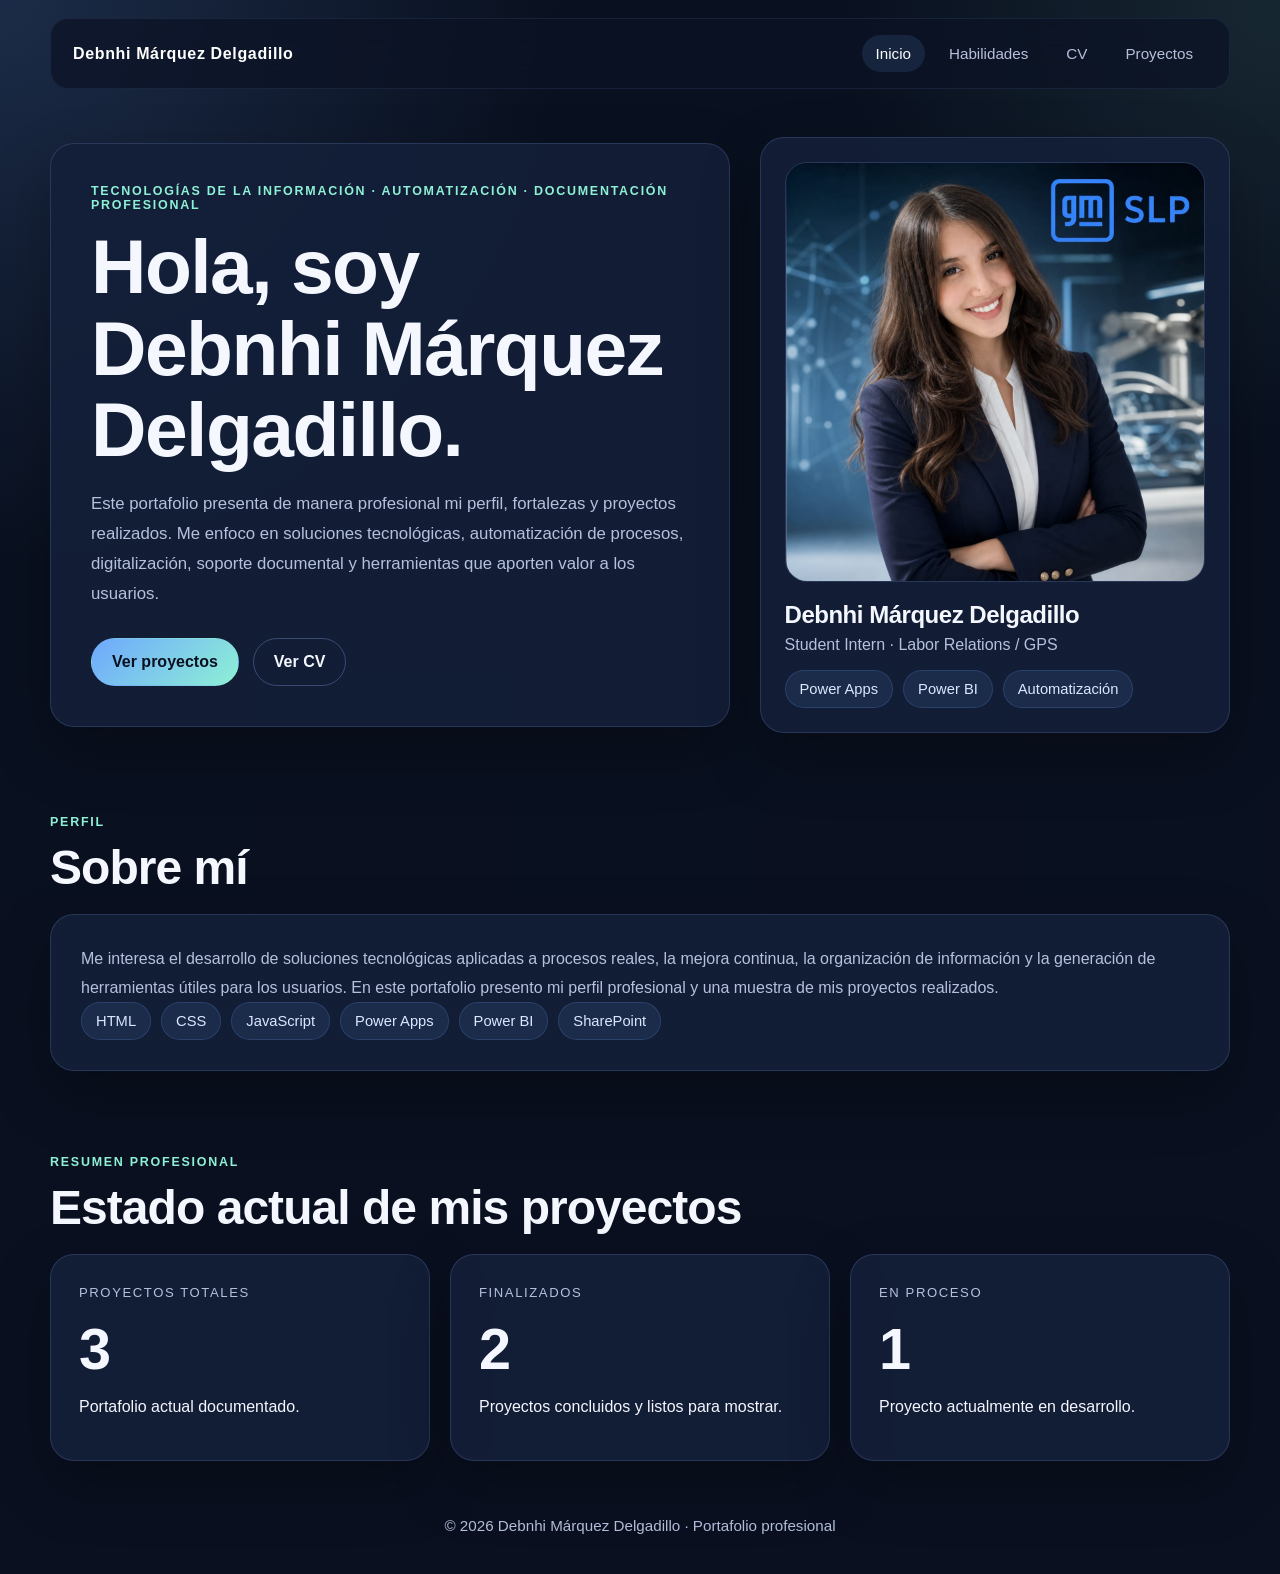
==== index.html @ ad49f4d4 "Add files via upload" ====
<!DOCTYPE html>
<html lang="es">
<head>
  <meta charset="UTF-8" />
  <meta name="viewport" content="width=device-width, initial-scale=1.0" />
  <title>Inicio | Debnhi Márquez Delgadillo</title>
  <link rel="stylesheet" href="./assets/styles.css" />
</head>
<body>
  <header class="hero">
    <nav class="nav container" id="navbar">
      <a href="index.html" class="brand">Debnhi Márquez Delgadillo</a>
      <div class="nav-links">
        <a href="index.html" class="active">Inicio</a>
        <a href="habilidades.html">Habilidades</a>
        <a href="cv.html">CV</a>
        <a href="proyectos.html">Proyectos</a>
      </div>
    </nav>

    <section class="hero-content container hero-profile">
      <div class="hero-copy-block reveal">
        <p class="eyebrow">Tecnologías de la información · Automatización · Documentación profesional</p>
        <h1>Hola, soy Debnhi Márquez Delgadillo.</h1>
        <p class="hero-text">
          Este portafolio presenta de manera profesional mi perfil, fortalezas y proyectos realizados.
          Me enfoco en soluciones tecnológicas, automatización de procesos, digitalización,
          soporte documental y herramientas que aporten valor a los usuarios.
        </p>

        <div class="hero-actions">
          <a class="btn btn-primary" href="proyectos.html">Ver proyectos</a>
          <a class="btn btn-secondary" href="cv.html">Ver CV</a>
        </div>
      </div>

      <div class="profile-card reveal">
        <div class="profile-image-wrap">
          <img src="./imagenes/perfil.png" alt="Foto profesional" class="profile-photo" />
        </div>
        <div class="profile-meta">
          <h2>Debnhi Márquez Delgadillo</h2>
          <p>Student Intern · Labor Relations / GPS</p>
          <div class="profile-badges">
            <span>Power Apps</span>
            <span>Power BI</span>
            <span>Automatización</span>
          </div>
        </div>
      </div>
    </section>
  </header>

  <main>
    <section class="section container reveal">
      <div class="section-heading">
        <p class="eyebrow">Perfil</p>
        <h2>Sobre mí</h2>
      </div>
      <div class="about-card">
        <p>
          Me interesa el desarrollo de soluciones tecnológicas aplicadas a procesos reales, la mejora continua,
          la organización de información y la generación de herramientas útiles para los usuarios.
          En este portafolio presento mi perfil profesional y una muestra de mis proyectos realizados.
        </p>
        <div class="tags">
          <span>HTML</span>
          <span>CSS</span>
          <span>JavaScript</span>
          <span>Power Apps</span>
          <span>Power BI</span>
          <span>SharePoint</span>
        </div>
      </div>
    </section>

    <section class="section container reveal">
      <div class="section-heading">
        <p class="eyebrow">Resumen profesional</p>
        <h2>Estado actual de mis proyectos</h2>
      </div>
      <div class="stats-grid">
        <article class="stat-card">
          <span class="stat-label">Proyectos totales</span>
          <strong class="stat-value">3</strong>
          <p>Portafolio actual documentado.</p>
        </article>
        <article class="stat-card">
          <span class="stat-label">Finalizados</span>
          <strong class="stat-value">2</strong>
          <p>Proyectos concluidos y listos para mostrar.</p>
        </article>
        <article class="stat-card">
          <span class="stat-label">En proceso</span>
          <strong class="stat-value">1</strong>
          <p>Proyecto actualmente en desarrollo.</p>
        </article>
      </div>
    </section>
  </main>

  <footer class="footer container">
    <p>© 2026 Debnhi Márquez Delgadillo · Portafolio profesional</p>
  </footer>

  <script src="./assets/script.js"></script>
</body>
</html>
---- assets/styles.css ----
:root {
  --bg: #0a1020;
  --bg-soft: #0f1830;
  --panel: rgba(20, 31, 58, 0.88);
  --line: rgba(119, 145, 214, 0.22);
  --line-strong: rgba(119, 145, 214, 0.38);
  --text: #f5f7ff;
  --muted: #b6c0dd;
  --primary: #6ea8fe;
  --accent: #8ef0d5;
  --success: #52d59a;
  --success-bg: rgba(82, 213, 154, 0.14);
  --done: #90a9ff;
  --done-bg: rgba(144, 169, 255, 0.14);
  --shadow: 0 24px 60px rgba(0, 0, 0, 0.28);
  --radius-lg: 24px;
  --radius-md: 18px;
  --max: 1180px;
}

* {
  box-sizing: border-box;
}

html {
  scroll-behavior: smooth;
}

body {
  margin: 0;
  font-family: "Inter", "Segoe UI", Arial, Helvetica, sans-serif;
  color: var(--text);
  background:
    radial-gradient(circle at top left, rgba(110, 168, 254, 0.18), transparent 28%),
    radial-gradient(circle at top right, rgba(142, 240, 213, 0.10), transparent 22%),
    linear-gradient(180deg, #09101f 0%, #0a1020 100%);
  min-height: 100vh;
}

img {
  max-width: 100%;
  display: block;
}

a {
  text-decoration: none;
  color: inherit;
}

button {
  font-family: inherit;
}

.container {
  width: min(var(--max), calc(100% - 40px));
  margin: 0 auto;
}

.hero,
.sub-hero {
  padding: 18px 0 40px;
}

.nav {
  position: sticky;
  top: 14px;
  z-index: 50;
  display: flex;
  align-items: center;
  justify-content: space-between;
  gap: 24px;
  padding: 16px 22px;
  background: rgba(12, 19, 36, 0.72);
  border: 1px solid rgba(119, 145, 214, 0.12);
  backdrop-filter: blur(14px);
  border-radius: 18px;
  transition: all 0.25s ease;
}

.nav.scrolled {
  background: rgba(12, 19, 36, 0.92);
  border-color: rgba(119, 145, 214, 0.24);
  box-shadow: 0 16px 40px rgba(0, 0, 0, 0.25);
}

.brand {
  font-size: 1rem;
  font-weight: 700;
  letter-spacing: 0.04em;
  color: #ffffff;
}

.nav-links {
  display: flex;
  align-items: center;
  gap: 10px;
  flex-wrap: wrap;
}

.nav-links a {
  color: var(--muted);
  padding: 10px 14px;
  border-radius: 999px;
  transition: 0.2s ease;
  font-size: 0.95rem;
}

.nav-links a:hover,
.nav-links a.active {
  color: #ffffff;
  background: rgba(110, 168, 254, 0.12);
}

.hero-content {
  padding-top: 48px;
}

.hero-profile {
  display: grid;
  grid-template-columns: 1.3fr 0.9fr;
  gap: 30px;
  align-items: center;
}

.page-intro {
  padding-top: 50px;
  max-width: 760px;
}

.hero-copy-block,
.profile-card,
.about-card,
.stat-card,
.project-tab-card,
.skill-card,
.cv-card,
.timeline-card {
  background: var(--panel);
  border: 1px solid var(--line);
  box-shadow: var(--shadow);
}

.hero-copy-block {
  padding: 40px;
  border-radius: var(--radius-lg);
}

.eyebrow {
  margin: 0 0 14px;
  color: var(--accent);
  text-transform: uppercase;
  letter-spacing: 0.14em;
  font-size: 0.78rem;
  font-weight: 700;
}

h1,
h2,
h3 {
  margin: 0;
  line-height: 1.06;
  letter-spacing: -0.02em;
}

.hero h1,
.sub-hero h1 {
  font-size: clamp(2.6rem, 6vw, 4.8rem);
  margin-bottom: 18px;
}

.hero-text {
  margin: 0;
  color: var(--muted);
  font-size: 1.05rem;
  line-height: 1.8;
  max-width: 700px;
}

.hero-actions {
  display: flex;
  gap: 14px;
  flex-wrap: wrap;
  margin-top: 28px;
}

.btn {
  display: inline-flex;
  align-items: center;
  justify-content: center;
  min-height: 48px;
  padding: 0 20px;
  border-radius: 999px;
  font-weight: 700;
  transition: 0.22s ease;
  border: 1px solid transparent;
}

.btn:hover {
  transform: translateY(-2px);
}

.btn-primary {
  background: linear-gradient(135deg, var(--primary), var(--accent));
  color: #09101f;
}

.btn-secondary {
  background: transparent;
  border-color: var(--line-strong);
  color: var(--text);
}

.hero-mini-stats {
  display: flex;
  gap: 14px;
  flex-wrap: wrap;
  margin-top: 34px;
}

.mini-stat {
  min-width: 120px;
  padding: 16px 18px;
  border-radius: 18px;
  background: rgba(255, 255, 255, 0.04);
  border: 1px solid rgba(119, 145, 214, 0.14);
}

.mini-stat span {
  display: block;
  font-size: 1.8rem;
  font-weight: 800;
  margin-bottom: 4px;
}

.mini-stat small {
  color: var(--muted);
  font-size: 0.92rem;
}

.profile-card {
  padding: 24px;
  border-radius: var(--radius-lg);
}

.profile-image-wrap {
  margin-bottom: 20px;
}

.profile-photo {
  width: 100%;
  aspect-ratio: 1 / 1;
  object-fit: cover;
  border-radius: 22px;
  border: 1px solid var(--line);
}

.profile-meta h2 {
  font-size: 1.5rem;
  margin-bottom: 8px;
}

.profile-meta p {
  margin: 0 0 16px;
  color: var(--muted);
}

.profile-badges,
.tags {
  display: flex;
  flex-wrap: wrap;
  gap: 10px;
}

.profile-badges span,
.tags span {
  display: inline-flex;
  align-items: center;
  padding: 10px 14px;
  border-radius: 999px;
  border: 1px solid rgba(110, 168, 254, 0.18);
  background: rgba(110, 168, 254, 0.10);
  color: #dbe7ff;
  font-size: 0.92rem;
}

.section {
  padding: 42px 0;
}

.section-heading {
  margin-bottom: 20px;
}

.section-heading h2 {
  font-size: clamp(1.9rem, 4vw, 3rem);
}

.about-card {
  padding: 30px;
  border-radius: var(--radius-lg);
}

.about-card p,
.cv-card p,
.timeline-card p,
.project-tab-card p,
.skill-card p {
  margin: 0;
  color: var(--muted);
  line-height: 1.8;
}

.stats-grid {
  display: grid;
  grid-template-columns: repeat(3, minmax(0, 1fr));
  gap: 20px;
}

.stat-card {
  padding: 28px;
  border-radius: var(--radius-lg);
}

.stat-label {
  display: inline-block;
  font-size: 0.82rem;
  text-transform: uppercase;
  letter-spacing: 0.12em;
  color: var(--muted);
  margin-bottom: 16px;
}

.stat-value {
  display: block;
  font-size: clamp(2.4rem, 5vw, 3.6rem);
  font-weight: 800;
  margin-bottom: 8px;
}

.skill-filter-btn {
  padding: 10px 16px;
  border-radius: 999px;
  border: 1px solid var(--line);
  background: rgba(255, 255, 255, 0.04);
  color: var(--muted);
  cursor: pointer;
  transition: 0.2s ease;
}

.skill-filter-btn:hover,
.skill-filter-btn.active {
  background: rgba(110, 168, 254, 0.14);
  color: #ffffff;
  border-color: var(--line-strong);
}

.skills-filter {
  display: flex;
  gap: 10px;
  flex-wrap: wrap;
  margin-bottom: 22px;
}

.skills-grid {
  display: grid;
  grid-template-columns: repeat(4, minmax(0, 1fr));
  gap: 18px;
}

.skill-card {
  padding: 22px;
  border-radius: 22px;
}

.skill-card.hidden {
  display: none;
}

.skill-head {
  display: flex;
  flex-direction: column;
  gap: 8px;
  margin-bottom: 14px;
}

.skill-head h3 {
  font-size: 1.15rem;
}

.skill-head span {
  display: inline-flex;
  width: fit-content;
  padding: 7px 12px;
  border-radius: 999px;
  background: rgba(142, 240, 213, 0.10);
  color: var(--accent);
  font-size: 0.82rem;
  border: 1px solid rgba(142, 240, 213, 0.12);
}

.skill-card p {
  margin-bottom: 18px;
  min-height: 100px;
}

.skill-bar {
  width: 100%;
  height: 10px;
  background: rgba(255, 255, 255, 0.06);
  border-radius: 999px;
  overflow: hidden;
}

.skill-bar span {
  display: block;
  height: 100%;
  border-radius: 999px;
  background: linear-gradient(90deg, var(--primary), var(--accent));
}

.cv-grid {
  display: grid;
  grid-template-columns: 1fr 1fr;
  gap: 20px;
}

.cv-card {
  padding: 28px;
  border-radius: var(--radius-lg);
}

.cv-list {
  margin: 0;
  padding-left: 18px;
  color: var(--muted);
}

.cv-list li {
  margin-bottom: 10px;
}

.timeline {
  display: grid;
  gap: 18px;
}

.timeline-card {
  padding: 24px;
  border-radius: var(--radius-lg);
}

.timeline-year {
  display: inline-flex;
  margin-bottom: 12px;
  padding: 7px 12px;
  border-radius: 999px;
  background: rgba(110, 168, 254, 0.12);
  color: #dbe7ff;
  font-size: 0.84rem;
}

.projects-tabs {
  display: grid;
  grid-template-columns: repeat(3, minmax(0, 1fr));
  gap: 22px;
}

.project-tab-card {
  display: block;
  padding: 18px;
  border-radius: 24px;
  transition: transform 0.25s ease;
}

.project-tab-card:hover,
.skill-card:hover,
.stat-card:hover,
.cv-card:hover,
.timeline-card:hover {
  transform: translateY(-4px);
}

.project-preview {
  width: 100%;
  height: 190px;
  object-fit: cover;
  border-radius: 18px;
  margin-bottom: 16px;
  border: 1px solid rgba(119, 145, 214, 0.14);
}

.status {
  display: inline-flex;
  align-items: center;
  padding: 8px 12px;
  border-radius: 999px;
  font-size: 0.82rem;
  font-weight: 700;
  margin-bottom: 16px;
}

.status.done {
  background: var(--done-bg);
  color: var(--done);
}

.status.active {
  background: var(--success-bg);
  color: var(--success);
}

.project-tab-card h3 {
  font-size: 1.35rem;
  margin-bottom: 12px;
}

.tab-link {
  display: inline-flex;
  margin-top: 18px;
  color: var(--accent);
  font-weight: 700;
}

.footer {
  padding: 14px 0 40px;
}

.footer p {
  margin: 0;
  color: var(--muted);
  text-align: center;
  font-size: 0.95rem;
}

.reveal {
  opacity: 0;
  transform: translateY(24px);
  transition: opacity 0.7s ease, transform 0.7s ease;
}

.reveal.visible {
  opacity: 1;
  transform: translateY(0);
}

@media (max-width: 1100px) {
  .hero-profile,
  .skills-grid,
  .projects-tabs,
  .cv-grid {
    grid-template-columns: 1fr 1fr;
  }

  .stats-grid {
    grid-template-columns: 1fr;
  }
}

.cv-page-body {
  margin: 0;
  background: #eef2f7;
  font-family: "Segoe UI", Tahoma, Geneva, Verdana, sans-serif;
  color: #1f1f1f;
}

.cv-page {
  width: 100%;
  padding: 32px 24px 48px;
}

.cv-layout {
  max-width: 1400px;
  margin: 0 auto;
  background: #ffffff;
  box-shadow: 0 20px 50px rgba(0, 0, 0, 0.08);
  overflow: hidden;
}

.cv-top-header {
  display: grid;
  grid-template-columns: 420px 1fr;
  background: #c9d7ea;
  min-height: 360px;
}

.cv-photo-area {
  display: flex;
  align-items: center;
  justify-content: center;
  padding: 30px 20px 0;
}

.cv-photo-circle {
  width: 360px;
  height: 360px;
  border-radius: 50%;
  border: 16px solid #d7e2f1;
  background: #f7f9fc;
  overflow: hidden;
  display: flex;
  align-items: center;
  justify-content: center;
}

.cv-photo-real {
  width: 100%;
  height: 100%;
  object-fit: cover;
  display: block;
}


.cv-header-text {
  display: flex;
  flex-direction: column;
  justify-content: center;
  padding: 40px 48px 40px 20px;
}

.cv-header-text h1 {
  margin: 0 0 24px;
  color: #294874;
  font-size: clamp(3rem, 5vw, 5rem);
  line-height: 1.08;
  font-weight: 800;
}

.cv-career {
  margin: 0;
  color: #294874;
  font-size: clamp(1.3rem, 2vw, 2rem);
  line-height: 1.45;
  letter-spacing: 0.16em;
  font-weight: 700;
}

.cv-sidebar {
  background: #dce6f5;
  padding: 48px 36px;
}

.cv-main-content {
  background: #ffffff;
  padding: 48px 56px;
}

.cv-layout {
  display: grid;
  grid-template-columns: 420px 1fr;
  grid-template-areas:
    "header header"
    "sidebar main";
}

.cv-top-header {
  grid-area: header;
}

.cv-sidebar {
  grid-area: sidebar;
}

.cv-main-content {
  grid-area: main;
}

.cv-block {
  margin-bottom: 46px;
}

.cv-block:last-child {
  margin-bottom: 0;
}

.cv-block h2 {
  margin: 0;
  color: #294874;
  font-size: clamp(2rem, 3vw, 3rem);
  letter-spacing: 0.08em;
  font-weight: 800;
}

.cv-main-block h2 {
  margin-bottom: 8px;
}

.cv-line {
  width: 96px;
  height: 6px;
  background: #294874;
  margin: 14px 0 24px;
}

.cv-block h3 {
  color: #294874;
  font-size: 1.5rem;
  margin: 20px 0 12px;
  font-weight: 800;
}

.cv-block p,
.cv-block li {
  font-size: 1.15rem;
  line-height: 1.75;
}

.cv-contact-list,
.cv-bullet-list {
  margin: 0;
  padding-left: 26px;
}

.cv-contact-list {
  list-style: none;
  padding-left: 0;
}

.cv-contact-list li {
  margin-bottom: 18px;
  font-size: 1.25rem;
}

.cv-bullet-list li {
  margin-bottom: 8px;
}

.cv-indent {
  margin: 10px 0 0 40px;
  font-size: 1.18rem;
  line-height: 1.8;
}

.cv-job {
  margin-bottom: 44px;
}

.cv-job:last-child {
  margin-bottom: 0;
}

.cv-job h3 {
  margin: 0 0 14px;
  color: #111111;
  font-size: 1.7rem;
  font-weight: 800;
}

.cv-job-company,
.cv-job-date {
  margin: 0;
  font-size: 1.25rem;
}

.cv-job-date {
  margin-bottom: 16px;
}

.cv-job-list {
  margin-top: 10px;
}

.cv-cert-gallery {
  display: grid;
  grid-template-columns: repeat(2, minmax(0, 1fr));
  gap: 22px;
}

.cv-cert-placeholder {
  min-height: 220px;
  border: 2px dashed #b9c7db;
  background: #f8fbff;
  color: #496389;
  display: flex;
  align-items: center;
  justify-content: center;
  text-align: center;
  border-radius: 12px;
  padding: 20px;
  font-size: 1.1rem;
  font-weight: 600;
}

.cv-cert-placeholder:last-child:nth-child(odd) {
  grid-column: 1 / -1;
}

@media (max-width: 1100px) {
  .cv-layout {
    grid-template-columns: 1fr;
    grid-template-areas:
      "header"
      "sidebar"
      "main";
  }

  .cv-top-header {
    grid-template-columns: 1fr;
    text-align: center;
  }

  .cv-photo-area {
    padding: 30px 20px 10px;
  }

  .cv-photo-circle {
    width: 260px;
    height: 260px;
  }

  .cv-header-text {
    padding: 20px 24px 40px;
    align-items: center;
  }

  .cv-main-content,
  .cv-sidebar {
    padding: 36px 24px;
  }
}

@media (max-width: 700px) {
  .cv-page {
    padding: 12px;
  }

  .cv-header-text h1 {
    font-size: 2.5rem;
  }

  .cv-career {
    font-size: 1.05rem;
    letter-spacing: 0.08em;
  }

  .cv-block h2 {
    font-size: 1.8rem;
  }

  .cv-block p,
  .cv-block li,
  .cv-contact-list li,
  .cv-job-company,
  .cv-job-date {
    font-size: 1rem;
  }
 
  .cv-job h3 {
    font-size: 1.2rem;
  }

  .cv-cert-gallery {
    grid-template-columns: 1fr;
  }
}


@media (max-width: 780px) {
  .container {
    width: min(var(--max), calc(100% - 24px));
  }

  .nav {
    flex-direction: column;
    align-items: flex-start;
  }

  .nav-links {
    width: 100%;
  }

  .hero-profile,
  .skills-grid,
  .projects-tabs,
  .cv-grid,
  .stats-grid {
    grid-template-columns: 1fr;
  }

  .hero-copy-block,
  .profile-card,
  .about-card,
  .stat-card,
  .skill-card,
  .cv-card,
  .timeline-card {
    padding: 22px;
  }

  .hero h1,
  .sub-hero h1 {
    font-size: 2.3rem;
  }
}
.back-to-index {
  display: inline-flex;
  align-items: center;
  gap: 8px;
  margin: 24px 0 0 24px;
  padding: 12px 18px;
  background: #294874;
  color: #ffffff;
  text-decoration: none;
  border-radius: 999px;
  font-weight: 600;
  font-size: 0.95rem;
  transition: 0.2s ease;
}

.back-to-index:hover {
  background: #1f3b61;
  transform: translateY(-2px);
}
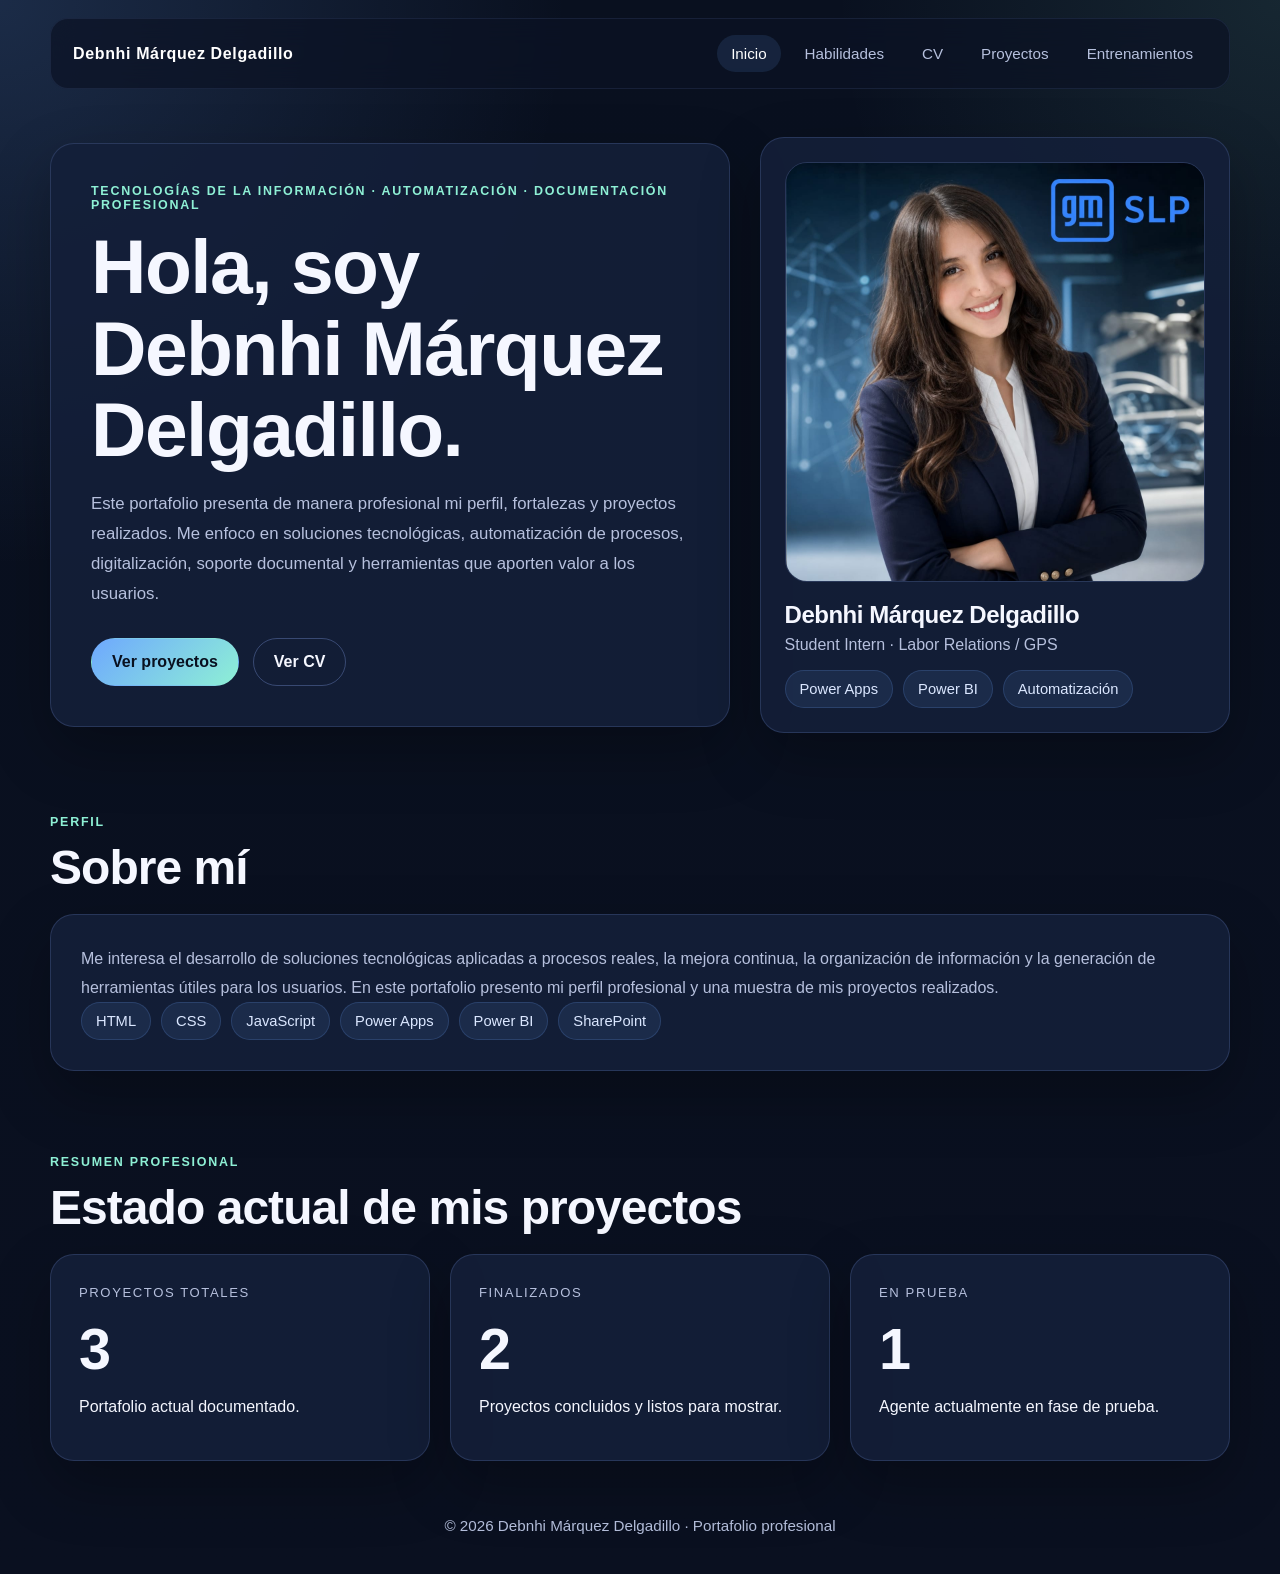
==== commit 19240ead: "Add files via upload" ====
--- a/index.html
+++ b/index.html
@@ -15,6 +15,7 @@
         <a href="habilidades.html">Habilidades</a>
         <a href="cv.html">CV</a>
         <a href="proyectos.html">Proyectos</a>
+        <a href="entrenamientos.html">Entrenamientos</a>
       </div>
     </nav>
 
@@ -91,9 +92,9 @@
           <p>Proyectos concluidos y listos para mostrar.</p>
         </article>
         <article class="stat-card">
-          <span class="stat-label">En proceso</span>
+          <span class="stat-label">En prueba</span>
           <strong class="stat-value">1</strong>
-          <p>Proyecto actualmente en desarrollo.</p>
+          <p>Agente actualmente en fase de prueba.</p>
         </article>
       </div>
     </section>
--- a/assets/styles.css
+++ b/assets/styles.css
@@ -30,10 +30,24 @@
   margin: 0;
   font-family: "Inter", "Segoe UI", Arial, Helvetica, sans-serif;
   color: var(--text);
+
   background:
-    radial-gradient(circle at top left, rgba(110, 168, 254, 0.18), transparent 28%),
-    radial-gradient(circle at top right, rgba(142, 240, 213, 0.10), transparent 22%),
-    linear-gradient(180deg, #09101f 0%, #0a1020 100%);
+    radial-gradient(
+      circle at top left,
+      rgba(110, 168, 254, 0.18),
+      transparent 28%
+    ),
+    radial-gradient(
+      circle at top right,
+      rgba(142, 240, 213, 0.10),
+      transparent 22%
+    ),
+    linear-gradient(
+      180deg,
+      #09101f 0%,
+      #0a1020 100%
+    );
+
   min-height: 100vh;
 }
 
@@ -55,6 +69,11 @@
   width: min(var(--max), calc(100% - 40px));
   margin: 0 auto;
 }
+
+
+/* ===============================
+   HERO
+================================ */
 
 .hero,
 .sub-hero {
@@ -65,15 +84,23 @@
   position: sticky;
   top: 14px;
   z-index: 50;
+
   display: flex;
   align-items: center;
   justify-content: space-between;
+
   gap: 24px;
+
   padding: 16px 22px;
+
   background: rgba(12, 19, 36, 0.72);
+
   border: 1px solid rgba(119, 145, 214, 0.12);
+
   backdrop-filter: blur(14px);
+
   border-radius: 18px;
+
   transition: all 0.25s ease;
 }
 
@@ -187,11 +214,17 @@
   display: inline-flex;
   align-items: center;
   justify-content: center;
+
   min-height: 48px;
+
   padding: 0 20px;
+
   border-radius: 999px;
+
   font-weight: 700;
+
   transition: 0.22s ease;
+
   border: 1px solid transparent;
 }
 
@@ -200,7 +233,12 @@
 }
 
 .btn-primary {
-  background: linear-gradient(135deg, var(--primary), var(--accent));
+  background: linear-gradient(
+    135deg,
+    var(--primary),
+    var(--accent)
+  );
+
   color: #09101f;
 }
 
@@ -219,9 +257,13 @@
 
 .mini-stat {
   min-width: 120px;
+
   padding: 16px 18px;
+
   border-radius: 18px;
+
   background: rgba(255, 255, 255, 0.04);
+
   border: 1px solid rgba(119, 145, 214, 0.14);
 }
 
@@ -236,6 +278,11 @@
   color: var(--muted);
   font-size: 0.92rem;
 }
+
+
+/* ===============================
+   PROFILE
+================================ */
 
 .profile-card {
   padding: 24px;
@@ -275,13 +322,24 @@
 .tags span {
   display: inline-flex;
   align-items: center;
+
   padding: 10px 14px;
+
   border-radius: 999px;
+
   border: 1px solid rgba(110, 168, 254, 0.18);
+
   background: rgba(110, 168, 254, 0.10);
+
   color: #dbe7ff;
+
   font-size: 0.92rem;
 }
+
+
+/* ===============================
+   SECTIONS
+================================ */
 
 .section {
   padding: 42px 0;
@@ -310,6 +368,11 @@
   line-height: 1.8;
 }
 
+
+/* ===============================
+   STATS
+================================ */
+
 .stats-grid {
   display: grid;
   grid-template-columns: repeat(3, minmax(0, 1fr));
@@ -337,13 +400,24 @@
   margin-bottom: 8px;
 }
 
+
+/* ===============================
+   SKILLS
+================================ */
+
 .skill-filter-btn {
   padding: 10px 16px;
+
   border-radius: 999px;
+
   border: 1px solid var(--line);
+
   background: rgba(255, 255, 255, 0.04);
+
   color: var(--muted);
+
   cursor: pointer;
+
   transition: 0.2s ease;
 }
 
@@ -390,11 +464,17 @@
 .skill-head span {
   display: inline-flex;
   width: fit-content;
+
   padding: 7px 12px;
+
   border-radius: 999px;
+
   background: rgba(142, 240, 213, 0.10);
+
   color: var(--accent);
+
   font-size: 0.82rem;
+
   border: 1px solid rgba(142, 240, 213, 0.12);
 }
 
@@ -406,17 +486,31 @@
 .skill-bar {
   width: 100%;
   height: 10px;
+
   background: rgba(255, 255, 255, 0.06);
+
   border-radius: 999px;
+
   overflow: hidden;
 }
 
 .skill-bar span {
   display: block;
   height: 100%;
+
   border-radius: 999px;
-  background: linear-gradient(90deg, var(--primary), var(--accent));
-}
+
+  background: linear-gradient(
+    90deg,
+    var(--primary),
+    var(--accent)
+  );
+}
+
+
+/* ===============================
+   CV GENERAL
+================================ */
 
 .cv-grid {
   display: grid;
@@ -439,6 +533,11 @@
   margin-bottom: 10px;
 }
 
+
+/* ===============================
+   TIMELINE
+================================ */
+
 .timeline {
   display: grid;
   gap: 18px;
@@ -451,24 +550,41 @@
 
 .timeline-year {
   display: inline-flex;
+
   margin-bottom: 12px;
+
   padding: 7px 12px;
+
   border-radius: 999px;
+
   background: rgba(110, 168, 254, 0.12);
+
   color: #dbe7ff;
+
   font-size: 0.84rem;
 }
+
+
+/* ===============================
+   PROJECTS
+================================ */
 
 .projects-tabs {
   display: grid;
-  grid-template-columns: repeat(3, minmax(0, 1fr));
+
+  grid-template-columns:
+    repeat(3, minmax(0, 1fr));
+
   gap: 22px;
 }
 
 .project-tab-card {
   display: block;
+
   padding: 18px;
+
   border-radius: 24px;
+
   transition: transform 0.25s ease;
 }
 
@@ -483,19 +599,27 @@
 .project-preview {
   width: 100%;
   height: 190px;
+
   object-fit: cover;
+
   border-radius: 18px;
+
   margin-bottom: 16px;
+
   border: 1px solid rgba(119, 145, 214, 0.14);
 }
 
 .status {
   display: inline-flex;
   align-items: center;
+
   padding: 8px 12px;
+
   border-radius: 999px;
+
   font-size: 0.82rem;
   font-weight: 700;
+
   margin-bottom: 16px;
 }
 
@@ -507,6 +631,11 @@
 .status.active {
   background: var(--success-bg);
   color: var(--success);
+}
+
+.status.test {
+  background: rgba(255, 196, 106, 0.14);
+  color: #ffc46a;
 }
 
 .project-tab-card h3 {
@@ -521,6 +650,11 @@
   font-weight: 700;
 }
 
+
+/* ===============================
+   FOOTER
+================================ */
+
 .footer {
   padding: 14px 0 40px;
 }
@@ -532,10 +666,18 @@
   font-size: 0.95rem;
 }
 
+
+/* ===============================
+   ANIMATIONS
+================================ */
+
 .reveal {
   opacity: 0;
   transform: translateY(24px);
-  transition: opacity 0.7s ease, transform 0.7s ease;
+
+  transition:
+    opacity 0.7s ease,
+    transform 0.7s ease;
 }
 
 .reveal.visible {
@@ -543,7 +685,13 @@
   transform: translateY(0);
 }
 
+
+/* ===============================
+   RESPONSIVE GENERAL
+================================ */
+
 @media (max-width: 1100px) {
+
   .hero-profile,
   .skills-grid,
   .projects-tabs,
@@ -554,12 +702,26 @@
   .stats-grid {
     grid-template-columns: 1fr;
   }
-}
+
+}
+
+
+/* =====================================================
+   PÁGINA CV
+===================================================== */
 
 .cv-page-body {
   margin: 0;
+
   background: #eef2f7;
-  font-family: "Segoe UI", Tahoma, Geneva, Verdana, sans-serif;
+
+  font-family:
+    "Segoe UI",
+    Tahoma,
+    Geneva,
+    Verdana,
+    sans-serif;
+
   color: #1f1f1f;
 }
 
@@ -570,16 +732,30 @@
 
 .cv-layout {
   max-width: 1400px;
+
   margin: 0 auto;
+
   background: #ffffff;
-  box-shadow: 0 20px 50px rgba(0, 0, 0, 0.08);
+
+  box-shadow:
+    0 20px 50px rgba(0, 0, 0, 0.08);
+
   overflow: hidden;
 }
+
+
+/* ===============================
+   HEADER CV
+================================ */
 
 .cv-top-header {
   display: grid;
-  grid-template-columns: 420px 1fr;
+
+  grid-template-columns:
+    420px 1fr;
+
   background: #c9d7ea;
+
   min-height: 360px;
 }
 
@@ -587,16 +763,22 @@
   display: flex;
   align-items: center;
   justify-content: center;
+
   padding: 30px 20px 0;
 }
 
 .cv-photo-circle {
   width: 360px;
   height: 360px;
+
   border-radius: 50%;
+
   border: 16px solid #d7e2f1;
+
   background: #f7f9fc;
+
   overflow: hidden;
+
   display: flex;
   align-items: center;
   justify-content: center;
@@ -605,34 +787,56 @@
 .cv-photo-real {
   width: 100%;
   height: 100%;
+
   object-fit: cover;
+
   display: block;
 }
-
 
 .cv-header-text {
   display: flex;
+
   flex-direction: column;
+
   justify-content: center;
-  padding: 40px 48px 40px 20px;
+
+  padding:
+    40px 48px
+    40px 20px;
 }
 
 .cv-header-text h1 {
   margin: 0 0 24px;
+
   color: #294874;
-  font-size: clamp(3rem, 5vw, 5rem);
+
+  font-size:
+    clamp(3rem, 5vw, 5rem);
+
   line-height: 1.08;
+
   font-weight: 800;
 }
 
 .cv-career {
   margin: 0;
+
   color: #294874;
-  font-size: clamp(1.3rem, 2vw, 2rem);
+
+  font-size:
+    clamp(1.3rem, 2vw, 2rem);
+
   line-height: 1.45;
+
   letter-spacing: 0.16em;
+
   font-weight: 700;
 }
+
+
+/* ===============================
+   LAYOUT CV
+================================ */
 
 .cv-sidebar {
   background: #dce6f5;
@@ -646,7 +850,10 @@
 
 .cv-layout {
   display: grid;
-  grid-template-columns: 420px 1fr;
+
+  grid-template-columns:
+    420px 1fr;
+
   grid-template-areas:
     "header header"
     "sidebar main";
@@ -664,6 +871,11 @@
   grid-area: main;
 }
 
+
+/* ===============================
+   BLOQUES CV
+================================ */
+
 .cv-block {
   margin-bottom: 46px;
 }
@@ -674,9 +886,14 @@
 
 .cv-block h2 {
   margin: 0;
+
   color: #294874;
-  font-size: clamp(2rem, 3vw, 3rem);
+
+  font-size:
+    clamp(2rem, 3vw, 3rem);
+
   letter-spacing: 0.08em;
+
   font-weight: 800;
 }
 
@@ -687,14 +904,19 @@
 .cv-line {
   width: 96px;
   height: 6px;
+
   background: #294874;
+
   margin: 14px 0 24px;
 }
 
 .cv-block h3 {
   color: #294874;
+
   font-size: 1.5rem;
+
   margin: 20px 0 12px;
+
   font-weight: 800;
 }
 
@@ -726,9 +948,16 @@
 
 .cv-indent {
   margin: 10px 0 0 40px;
+
   font-size: 1.18rem;
+
   line-height: 1.8;
 }
+
+
+/* ===============================
+   EXPERIENCIA LABORAL
+================================ */
 
 .cv-job {
   margin-bottom: 44px;
@@ -740,14 +969,18 @@
 
 .cv-job h3 {
   margin: 0 0 14px;
+
   color: #111111;
+
   font-size: 1.7rem;
+
   font-weight: 800;
 }
 
 .cv-job-company,
 .cv-job-date {
   margin: 0;
+
   font-size: 1.25rem;
 }
 
@@ -759,34 +992,100 @@
   margin-top: 10px;
 }
 
+
+/* =====================================================
+   CERTIFICADOS
+===================================================== */
+
 .cv-cert-gallery {
   display: grid;
-  grid-template-columns: repeat(2, minmax(0, 1fr));
+
+  grid-template-columns:
+    repeat(2, minmax(0, 1fr));
+
   gap: 22px;
-}
-
-.cv-cert-placeholder {
-  min-height: 220px;
-  border: 2px dashed #b9c7db;
+
+  align-items: stretch;
+}
+
+
+/* Contenedor de cada certificado */
+
+.cv-cert-item {
+  width: 100%;
+
   background: #f8fbff;
-  color: #496389;
+
+  border: 1px solid #d2ddec;
+
+  border-radius: 12px;
+
+  padding: 12px;
+
   display: flex;
+
   align-items: center;
+
   justify-content: center;
-  text-align: center;
-  border-radius: 12px;
-  padding: 20px;
-  font-size: 1.1rem;
-  font-weight: 600;
-}
-
-.cv-cert-placeholder:last-child:nth-child(odd) {
+
+  overflow: hidden;
+
+  transition:
+    transform 0.2s ease,
+    box-shadow 0.2s ease;
+}
+
+
+/* Efecto al pasar el mouse */
+
+.cv-cert-item:hover {
+  transform: translateY(-4px);
+
+  box-shadow:
+    0 12px 28px rgba(41, 72, 116, 0.14);
+}
+
+
+/* Imagen del certificado */
+
+.cv-cert-image {
+  width: 100%;
+
+  height: 280px;
+
+  object-fit: contain;
+
+  object-position: center;
+
+  display: block;
+
+  border-radius: 8px;
+}
+
+
+/* Si hay número impar de certificados,
+   el último ocupa las dos columnas */
+
+.cv-cert-item:last-child:nth-child(odd) {
   grid-column: 1 / -1;
-}
+
+  max-width: 650px;
+
+  width: 100%;
+
+  justify-self: center;
+}
+
+
+/* ===============================
+   RESPONSIVE CV TABLET
+================================ */
 
 @media (max-width: 1100px) {
+
   .cv-layout {
     grid-template-columns: 1fr;
+
     grid-template-areas:
       "header"
       "sidebar"
@@ -795,6 +1094,7 @@
 
   .cv-top-header {
     grid-template-columns: 1fr;
+
     text-align: center;
   }
 
@@ -809,6 +1109,7 @@
 
   .cv-header-text {
     padding: 20px 24px 40px;
+
     align-items: center;
   }
 
@@ -816,9 +1117,16 @@
   .cv-sidebar {
     padding: 36px 24px;
   }
-}
+
+}
+
+
+/* ===============================
+   RESPONSIVE CV CELULAR
+================================ */
 
 @media (max-width: 700px) {
+
   .cv-page {
     padding: 12px;
   }
@@ -843,20 +1151,44 @@
   .cv-job-date {
     font-size: 1rem;
   }
- 
+
   .cv-job h3 {
     font-size: 1.2rem;
   }
 
+
+  /* Certificados en una columna */
+
   .cv-cert-gallery {
     grid-template-columns: 1fr;
   }
-}
-
+
+  .cv-cert-item:last-child:nth-child(odd) {
+    grid-column: auto;
+
+    max-width: none;
+  }
+
+  .cv-cert-image {
+    height: auto;
+    max-height: 420px;
+  }
+
+}
+
+
+/* ===============================
+   RESPONSIVE GENERAL CELULAR
+================================ */
 
 @media (max-width: 780px) {
+
   .container {
-    width: min(var(--max), calc(100% - 24px));
+    width:
+      min(
+        var(--max),
+        calc(100% - 24px)
+      );
   }
 
   .nav {
@@ -890,23 +1222,42 @@
   .sub-hero h1 {
     font-size: 2.3rem;
   }
-}
+
+}
+
+
+/* ===============================
+   BOTÓN VOLVER
+================================ */
+
 .back-to-index {
   display: inline-flex;
+
   align-items: center;
+
   gap: 8px;
+
   margin: 24px 0 0 24px;
+
   padding: 12px 18px;
+
   background: #294874;
+
   color: #ffffff;
+
   text-decoration: none;
+
   border-radius: 999px;
+
   font-weight: 600;
+
   font-size: 0.95rem;
+
   transition: 0.2s ease;
 }
 
 .back-to-index:hover {
   background: #1f3b61;
+
   transform: translateY(-2px);
 }
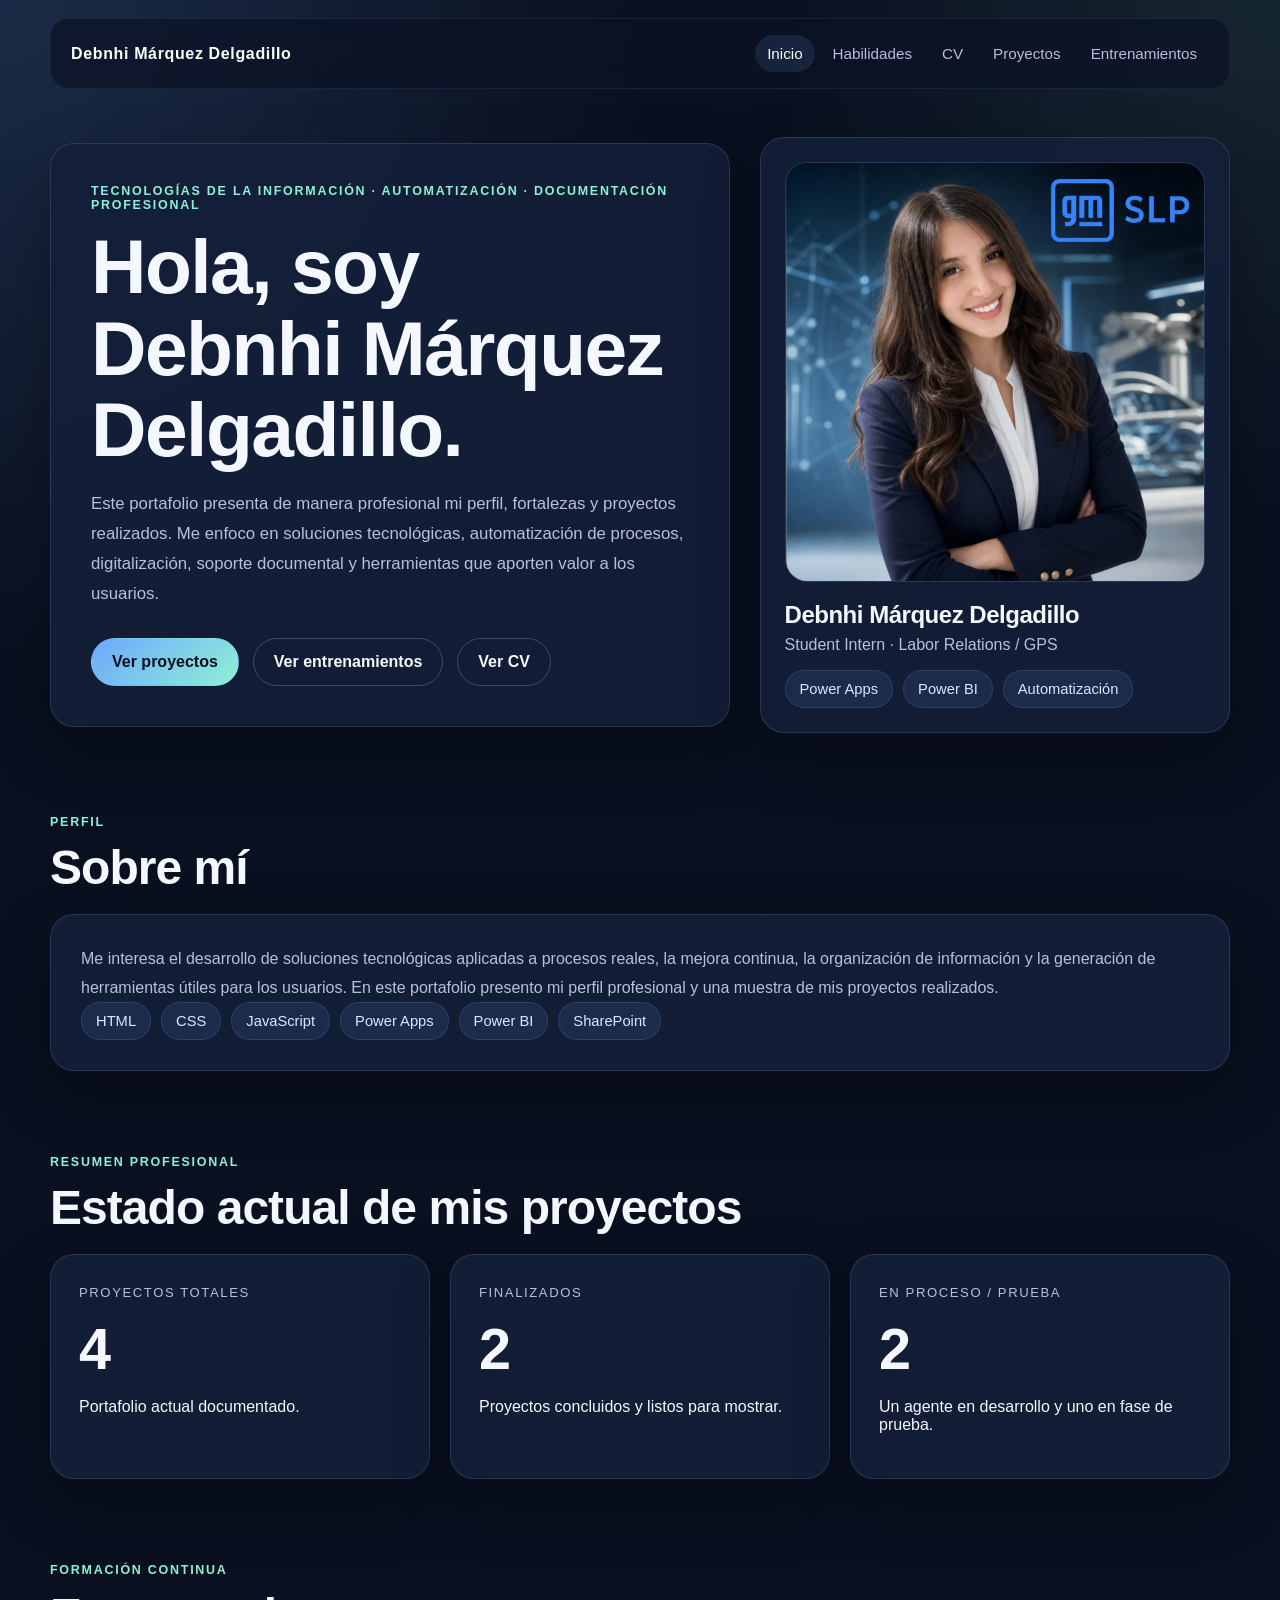
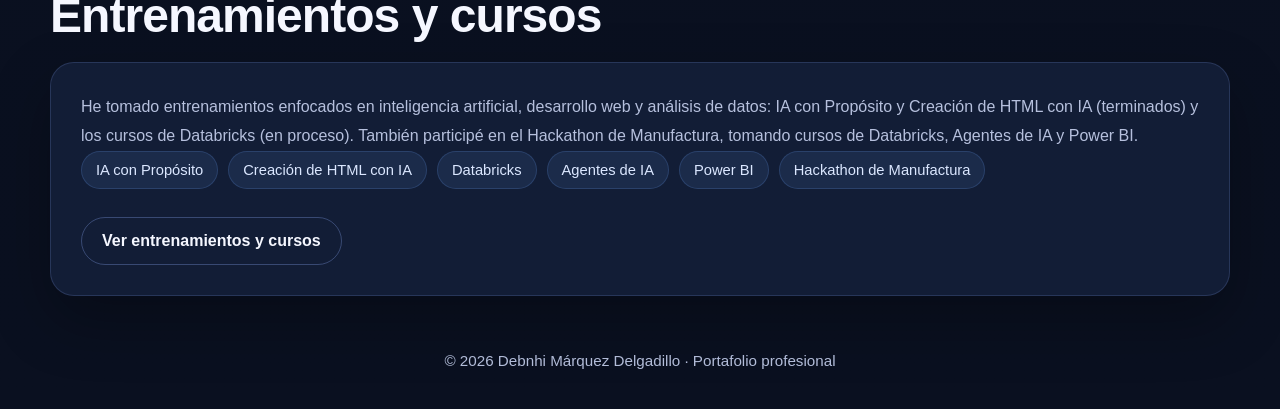
==== commit 9c278f03: "Add files via upload" ====
--- a/index.html
+++ b/index.html
@@ -31,6 +31,7 @@
 
         <div class="hero-actions">
           <a class="btn btn-primary" href="proyectos.html">Ver proyectos</a>
+          <a class="btn btn-secondary" href="entrenamientos.html">Ver entrenamientos</a>
           <a class="btn btn-secondary" href="cv.html">Ver CV</a>
         </div>
       </div>
@@ -83,7 +84,7 @@
       <div class="stats-grid">
         <article class="stat-card">
           <span class="stat-label">Proyectos totales</span>
-          <strong class="stat-value">3</strong>
+          <strong class="stat-value">4</strong>
           <p>Portafolio actual documentado.</p>
         </article>
         <article class="stat-card">
@@ -92,12 +93,37 @@
           <p>Proyectos concluidos y listos para mostrar.</p>
         </article>
         <article class="stat-card">
-          <span class="stat-label">En prueba</span>
-          <strong class="stat-value">1</strong>
-          <p>Agente actualmente en fase de prueba.</p>
+          <span class="stat-label">En proceso / prueba</span>
+          <strong class="stat-value">2</strong>
+          <p>Un agente en desarrollo y uno en fase de prueba.</p>
         </article>
       </div>
     </section>
+    <section class="section container reveal">
+      <div class="section-heading">
+        <p class="eyebrow">Formación continua</p>
+        <h2>Entrenamientos y cursos</h2>
+      </div>
+      <div class="about-card">
+        <p>
+          He tomado entrenamientos enfocados en inteligencia artificial, desarrollo web y análisis de datos:
+          IA con Propósito y Creación de HTML con IA (terminados) y los cursos de Databricks (en proceso).
+          También participé en el Hackathon de Manufactura, tomando cursos de Databricks, Agentes de IA y Power BI.
+        </p>
+        <div class="tags">
+          <span>IA con Propósito</span>
+          <span>Creación de HTML con IA</span>
+          <span>Databricks</span>
+          <span>Agentes de IA</span>
+          <span>Power BI</span>
+          <span>Hackathon de Manufactura</span>
+        </div>
+        <div class="hero-actions">
+          <a class="btn btn-secondary" href="entrenamientos.html">Ver entrenamientos y cursos</a>
+        </div>
+      </div>
+    </section>
+
   </main>
 
   <footer class="footer container">
--- a/assets/styles.css
+++ b/assets/styles.css
@@ -88,10 +88,11 @@
   display: flex;
   align-items: center;
   justify-content: space-between;
-
-  gap: 24px;
-
-  padding: 16px 22px;
+  flex-wrap: wrap;
+
+  gap: 14px;
+
+  padding: 16px 20px;
 
   background: rgba(12, 19, 36, 0.72);
 
@@ -120,13 +121,16 @@
 .nav-links {
   display: flex;
   align-items: center;
-  gap: 10px;
+  justify-content: flex-end;
+  gap: 6px;
   flex-wrap: wrap;
+  min-width: 0;
 }
 
 .nav-links a {
   color: var(--muted);
-  padding: 10px 14px;
+  padding: 10px 12px;
+  white-space: nowrap;
   border-radius: 999px;
   transition: 0.2s ease;
   font-size: 0.95rem;
@@ -609,6 +613,35 @@
   border: 1px solid rgba(119, 145, 214, 0.14);
 }
 
+.project-preview-empty {
+  display: flex;
+  align-items: center;
+  justify-content: center;
+  flex-direction: column;
+  gap: 6px;
+
+  width: 100%;
+  height: 190px;
+
+  border-radius: 18px;
+
+  margin-bottom: 16px;
+
+  border: 1px dashed var(--line-strong);
+  background: rgba(110, 168, 254, 0.06);
+
+  color: var(--muted);
+  font-size: 0.92rem;
+  font-weight: 700;
+  text-align: center;
+}
+
+.project-preview-empty small {
+  font-weight: 500;
+  font-size: 0.8rem;
+  color: rgba(182, 192, 221, 0.8);
+}
+
 .status {
   display: inline-flex;
   align-items: center;
@@ -1260,4 +1293,172 @@
   background: #1f3b61;
 
   transform: translateY(-2px);
-}+}
+
+/* ===============================
+   PÁGINAS DE PROYECTO (SUBPÁGINAS)
+================================ */
+
+.subpage-hero {
+  padding: 26px 0 6px;
+}
+
+.subpage-topbar {
+  display: flex;
+  align-items: center;
+  justify-content: space-between;
+  gap: 16px;
+  flex-wrap: wrap;
+}
+
+.btn-back {
+  min-height: 44px;
+  gap: 10px;
+}
+
+.mini-label {
+  display: inline-flex;
+  align-items: center;
+
+  padding: 8px 14px;
+
+  border-radius: 999px;
+
+  background: rgba(110, 168, 254, 0.12);
+  border: 1px solid var(--line);
+
+  color: #dbe7ff;
+
+  font-size: 0.8rem;
+  font-weight: 700;
+  letter-spacing: 0.1em;
+  text-transform: uppercase;
+}
+
+.subpage-copy {
+  padding-top: 40px;
+  max-width: 860px;
+}
+
+.subpage-copy h1 {
+  font-size: clamp(2.2rem, 5vw, 3.6rem);
+  margin-bottom: 18px;
+}
+
+.subpage-copy p {
+  margin: 0;
+  color: var(--muted);
+  line-height: 1.8;
+  font-size: 1.05rem;
+}
+
+.content-panel {
+  background: var(--panel);
+  border: 1px solid var(--line);
+  box-shadow: var(--shadow);
+
+  border-radius: var(--radius-lg);
+
+  padding: 30px;
+}
+
+.content-panel p {
+  margin: 0 0 16px;
+  color: var(--muted);
+  line-height: 1.8;
+}
+
+.content-panel ul {
+  margin: 0;
+  padding-left: 20px;
+
+  color: var(--muted);
+  line-height: 1.9;
+}
+
+.project-gallery {
+  display: grid;
+  grid-template-columns: repeat(2, minmax(0, 1fr));
+  gap: 22px;
+}
+
+.project-figure {
+  margin: 0;
+
+  background: var(--panel);
+  border: 1px solid var(--line);
+  box-shadow: var(--shadow);
+
+  border-radius: var(--radius-lg);
+
+  padding: 16px;
+
+  transition: transform 0.25s ease;
+}
+
+.project-figure:hover {
+  transform: translateY(-4px);
+}
+
+.project-figure img {
+  width: 100%;
+
+  border-radius: var(--radius-md);
+  border: 1px solid rgba(119, 145, 214, 0.14);
+
+  background: #ffffff;
+}
+
+.project-figure figcaption {
+  margin-top: 14px;
+
+  color: var(--muted);
+  font-size: 0.95rem;
+  line-height: 1.7;
+}
+
+.subpage-actions {
+  display: flex;
+  gap: 14px;
+  flex-wrap: wrap;
+  margin-top: 10px;
+}
+
+@media (max-width: 820px) {
+
+  .project-gallery {
+    grid-template-columns: 1fr;
+  }
+
+  .content-panel,
+  .project-figure {
+    padding: 20px;
+  }
+
+}
+
+
+/* ===============================
+   NAV RESPONSIVO (5 PESTAÑAS)
+================================ */
+
+@media (max-width: 1080px) {
+
+  .nav-links a {
+    padding: 9px 10px;
+    font-size: 0.9rem;
+  }
+
+}
+
+@media (max-width: 900px) {
+
+  .nav {
+    justify-content: center;
+  }
+
+  .nav-links {
+    justify-content: center;
+  }
+
+}
